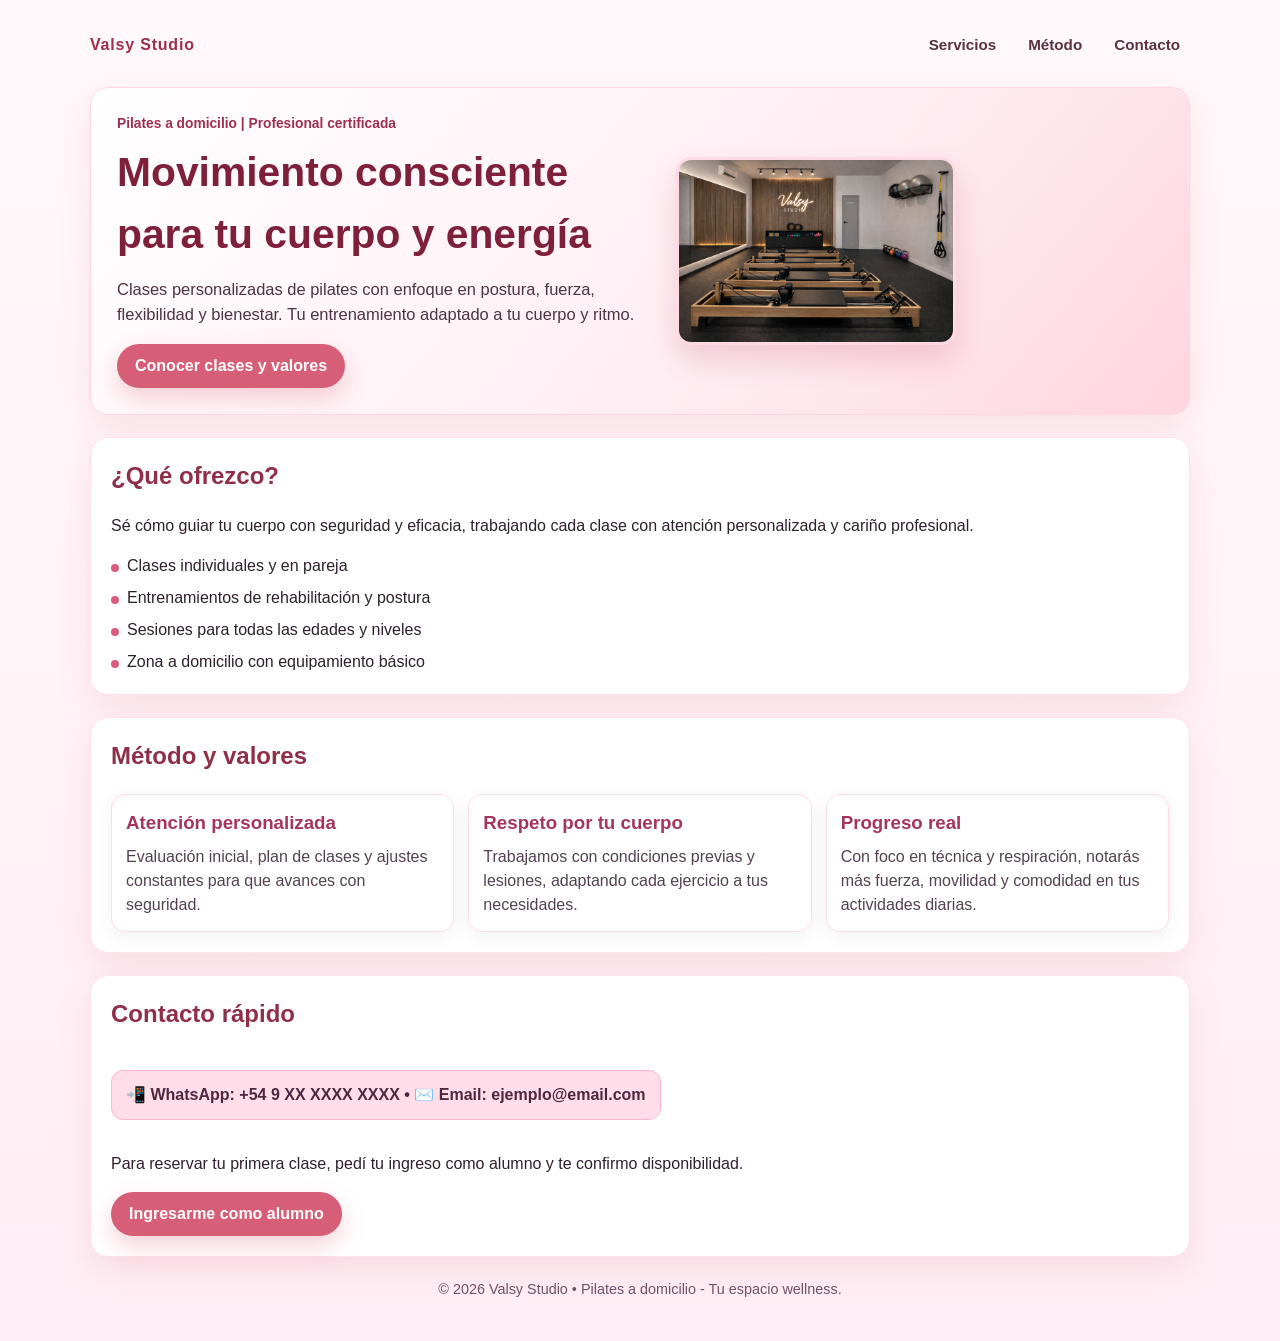
==== index.html @ bb5d8872 "Add files via upload" ====
﻿<!DOCTYPE html>
<html lang="es">
<head>
  <meta charset="UTF-8" />
  <meta name="viewport" content="width=device-width, initial-scale=1.0" />
  <title>Valsy Studio - Pilates a domicilio</title>
  <style>
    :root {
      --bg: #fff8f8;
      --card: #fff;
      --text: #2f1f2f;
      --primary: #d45b70;
      --secondary: #f7c9d7;
      --muted: #8b7280;
      --shadow: 0 12px 35px rgba(212, 91, 112, 0.14);
      --radius: 18px;
    }
    * { box-sizing: border-box; }
    body {
      margin: 0;
      font-family: "Inter", "Segoe UI", Arial, sans-serif;
      background: linear-gradient(180deg, #fff9fb 0%, #ffeef5 100%);
      color: var(--text);
      line-height: 1.5;
    }
    .page { width: min(1100px, 94%); margin: 0 auto; padding: 16px 0 40px; }
    header { display: flex; justify-content: space-between; align-items: center; padding: 10px 0; flex-wrap: wrap; gap: 10px; }
    .logo { font-weight: 800; color: #9f2e48; letter-spacing: 0.8px; }
    nav { display: flex; gap: 12px; font-size: 0.95rem; }
    nav a { color: #5a3240; text-decoration: none; font-weight: 600; padding: 8px 10px; border-radius: 999px; transition: 0.15s ease; }
    nav a:hover { background: #fff0f4; color: #b53255; }
    .hero{
      margin-top: 12px;
      background: linear-gradient(130deg, #fff, #ffeef3 60%, #ffd5e0 100%);
      border: 1px solid #ffd4e4;
      border-radius: var(--radius);
      box-shadow: var(--shadow);
      padding: 26px;
      display: grid;
      grid-template-columns: 1.05fr 0.95fr;
      gap: 20px;
      align-items: center;
      overflow: hidden;
    }
    .hero h1 { margin: 0 0 12px; font-size: clamp(1.55rem, 4vw, 2.55rem); color: #7f203b; }
    .hero p { margin: 0 0 18px; color: #4d3344; font-size: 1.03rem; }
    .btn { background: #d65f77; color: #fff; border: none; border-radius: 999px; padding: 10px 18px; font-weight: 700; cursor: pointer; box-shadow: 0 10px 24px rgba(214, 95, 119, 0.28); transition: transform .2s ease, background .2s ease; text-decoration:none; display:inline-block; }
    .btn:hover { transform: translateY(-2px); background: #c84d6a; }
    .hero-img { justify-self: end; }
    .hero-img img {
      width: min(100%, 280px);
      border-radius: 15px;
      border: 3px solid #ffd9e5;
      box-shadow: 0 15px 30px rgba(180, 60, 95, 0.2);
      transition: transform .2s ease, filter .2s ease;
      cursor: zoom-in;
      display: block;
    }
    .hero-img img:hover {
      transform: scale(1.05);
      filter: saturate(1.08);
    }
    .img-lightbox {
      position: fixed;
      inset: 0;
      background: rgba(0,0,0,0.72);
      display: flex;
      justify-content: center;
      align-items: center;
      padding: 18px;
      visibility: hidden;
      opacity: 0;
      pointer-events: none;
      transition: opacity .18s ease, visibility .18s ease;
      z-index: 1000;
    }
    .img-lightbox.visible {
      visibility: visible;
      opacity: 1;
      pointer-events: auto;
    }
    .img-lightbox img {
      max-width: 95%;
      max-height: 92%;
      border-radius: 14px;
      border: 3px solid #fff;
      box-shadow: 0 0 0 1px rgba(255,255,255,0.18), 0 20px 50px rgba(0,0,0,0.35);
    }
    .img-lightbox .close-text {
      position: absolute;
      top: 16px;
      right: 16px;
      color: #fff;
      font-weight: 700;
      letter-spacing: 0.5px;
      font-size: 0.9rem;
      background: rgba(0,0,0,0.45);
      border-radius: 999px;
      padding: 6px 10px;
      border: 1px solid rgba(255,255,255,0.22);
      cursor: pointer;
      user-select: none;
    }
    .section { margin-top: 22px; background: var(--card); border-radius: var(--radius); border: 1px solid #ffe2ec; box-shadow: var(--shadow); padding: 20px; }
    .section h2 { margin-top: 0; color: #8f2f48; }
    .cards { display: grid; grid-template-columns: repeat(auto-fit, minmax(220px, 1fr)); gap: 14px; margin-top: 14px; }
    .card {
      background: #fff;
      border: 1px solid #ffdbe7;
      border-radius: 14px;
      padding: 14px;
      box-shadow: 0 5px 19px rgba(0,0,0,0.06);
      transition: transform .2s ease, box-shadow .2s ease;
    }
    .card:hover { transform: translateY(-3px); box-shadow: 0 12px 25px rgba(0,0,0,0.1); }
    .card h3 { margin: 0 0 8px; color: #a4355d; }
    .card p { margin: 0; color: #544052; }
    .cta { margin-top: 18px; display: inline-flex; align-items: center; gap: 10px; background: #ffdee9; border-radius: 12px; padding: 12px 14px; border: 1px solid #ffb4d0; color: #4f2840; font-weight: 600; }
    .features { list-style: none; margin: 12px 0 0; padding: 0; display: grid; gap: 8px; }
    .features li { display: flex; align-items: center; gap: 8px; }
    .features span { width: 8px; height: 8px; border-radius: 50%; background: #d95c78; display: inline-block; margin-top: 3px; }
    .scroll-reveal { opacity: 0; transform: translateY(20px); animation: reveal 0.8s forwards; }
    .reveal-delay-1 { animation-delay: 0.14s; }
    .reveal-delay-2 { animation-delay: 0.2s; }
    .reveal-delay-3 { animation-delay: 0.26s; }
    @keyframes reveal { to { opacity: 1; transform: translateY(0);} }
    footer { margin-top: 22px; text-align: center; font-size: 0.9rem; color: #6f536a; }
    a.btn-secondary { background: #fff; color: #b03558; border: 1px solid #f0a8c1; }
    @media (max-width: 860px) {      .page { width: 94%; padding: 12px 0 30px; }
      header { flex-direction: column; align-items: center; text-align: center; }
      .logo { font-size: 1.1rem; }
      nav { flex-direction: column; gap: 8px; width: 100%; }
      nav a { width: 100%; text-align: center; display: block; }
      .hero { grid-template-columns: 1fr; gap: 12px; padding: 18px; }
      .hero h1 { font-size: clamp(1.3rem, 3vw, 1.8rem); text-align: center; }
      .hero p { text-align: center; }
      .hero-img { justify-self: center; }
      .btn { width: 100%; text-align: center; padding: 12px 14px; }
    }
    @media (max-width: 550px) {      .hero { grid-template-columns: 1fr; text-align: center; }
      .hero-img { justify-self: center; }
      nav { flex-wrap: wrap; justify-content: center; }
    }
  </style>
</head>
<body>
  <div class="page">
    <header>
      <div class="logo">Valsy Studio</div>
      <nav>
        <a href="#servicios">Servicios</a>
        <a href="#metodo">Método</a>
        <a href="#contacto">Contacto</a>
      </nav>
    </header>

    <section class="hero scroll-reveal">
      <div>
        <p style="font-size:.86rem;color:#9f2f50;font-weight:700;margin:0 0 8px;">Pilates a domicilio | Profesional certificada</p>
        <h1>Movimiento consciente para tu cuerpo y energía</h1>
        <p>Clases personalizadas de pilates con enfoque en postura, fuerza, flexibilidad y bienestar. Tu entrenamiento adaptado a tu cuerpo y ritmo.</p>
        <a class="btn" href="clases.html">Conocer clases y valores</a>
      </div>
      <div class="hero-img"><img src="Valsy Studio.jpeg" alt="Clases de Pilates Valsy Studio" /></div>
    </section>

    <section class="section scroll-reveal reveal-delay-1" id="servicios">
      <h2>¿Qué ofrezco?</h2>
      <p>Sé cómo guiar tu cuerpo con seguridad y eficacia, trabajando cada clase con atención personalizada y cariño profesional.</p>
      <ul class="features">
        <li><span></span>Clases individuales y en pareja</li>
        <li><span></span>Entrenamientos de rehabilitación y postura</li>
        <li><span></span>Sesiones para todas las edades y niveles</li>
        <li><span></span>Zona a domicilio con equipamiento básico</li>
      </ul>
    </section>

    <section class="section scroll-reveal reveal-delay-2" id="metodo">
      <h2>Método y valores</h2>
      <div class="cards">
        <article class="card"><h3>Atención personalizada</h3><p>Evaluación inicial, plan de clases y ajustes constantes para que avances con seguridad.</p></article>
        <article class="card"><h3>Respeto por tu cuerpo</h3><p>Trabajamos con condiciones previas y lesiones, adaptando cada ejercicio a tus necesidades.</p></article>
        <article class="card"><h3>Progreso real</h3><p>Con foco en técnica y respiración, notarás más fuerza, movilidad y comodidad en tus actividades diarias.</p></article>
      </div>
    </section>

    <section class="section scroll-reveal reveal-delay-3" id="contacto">
      <h2>Contacto rápido</h2>
      <p class="cta">📲 WhatsApp: +54 9 XX XXXX XXXX  •  ✉️ Email: ejemplo@email.com</p>
      <p>Para reservar tu primera clase, pedí tu ingreso como alumno y te confirmo disponibilidad.</p>
      <a class="btn" href="ingreso.html">Ingresarme como alumno</a>
    </section>

    <footer>© 2026 Valsy Studio • Pilates a domicilio - Tu espacio wellness.</footer>
  </div>
  <div class="img-lightbox" id="imgLightbox">
    <span class="close-text" id="closeLightbox">Cerrar ✕</span>
    <img id="lightboxImage" src="" alt="Foto aumentada" />
  </div>
  <script>
    document.querySelectorAll('a[href^="#"]').forEach((link) => {
      link.addEventListener('click', (e) => {
        e.preventDefault();
        document.querySelector(link.getAttribute('href')).scrollIntoView({ behavior: 'smooth' });
      });
    });
    const heroImg = document.querySelector('.hero-img img');
    const lightbox = document.getElementById('imgLightbox');
    const lightboxImage = document.getElementById('lightboxImage');
    const closeLightbox = document.getElementById('closeLightbox');

    heroImg.addEventListener('click', () => {
      lightboxImage.src = heroImg.src;
      lightboxImage.alt = heroImg.alt || 'Imagen grande';
      lightbox.classList.add('visible');
    });

    const hideLightbox = () => lightbox.classList.remove('visible');
    closeLightbox.addEventListener('click', hideLightbox);
    lightbox.addEventListener('click', (e) => {
      if (e.target === lightbox || e.target === lightboxImage) {
        hideLightbox();
      }
    });
    document.addEventListener('keydown', (e) => {
      if (e.key === 'Escape') hideLightbox();
    });
  </script>
  
</body>
</html>
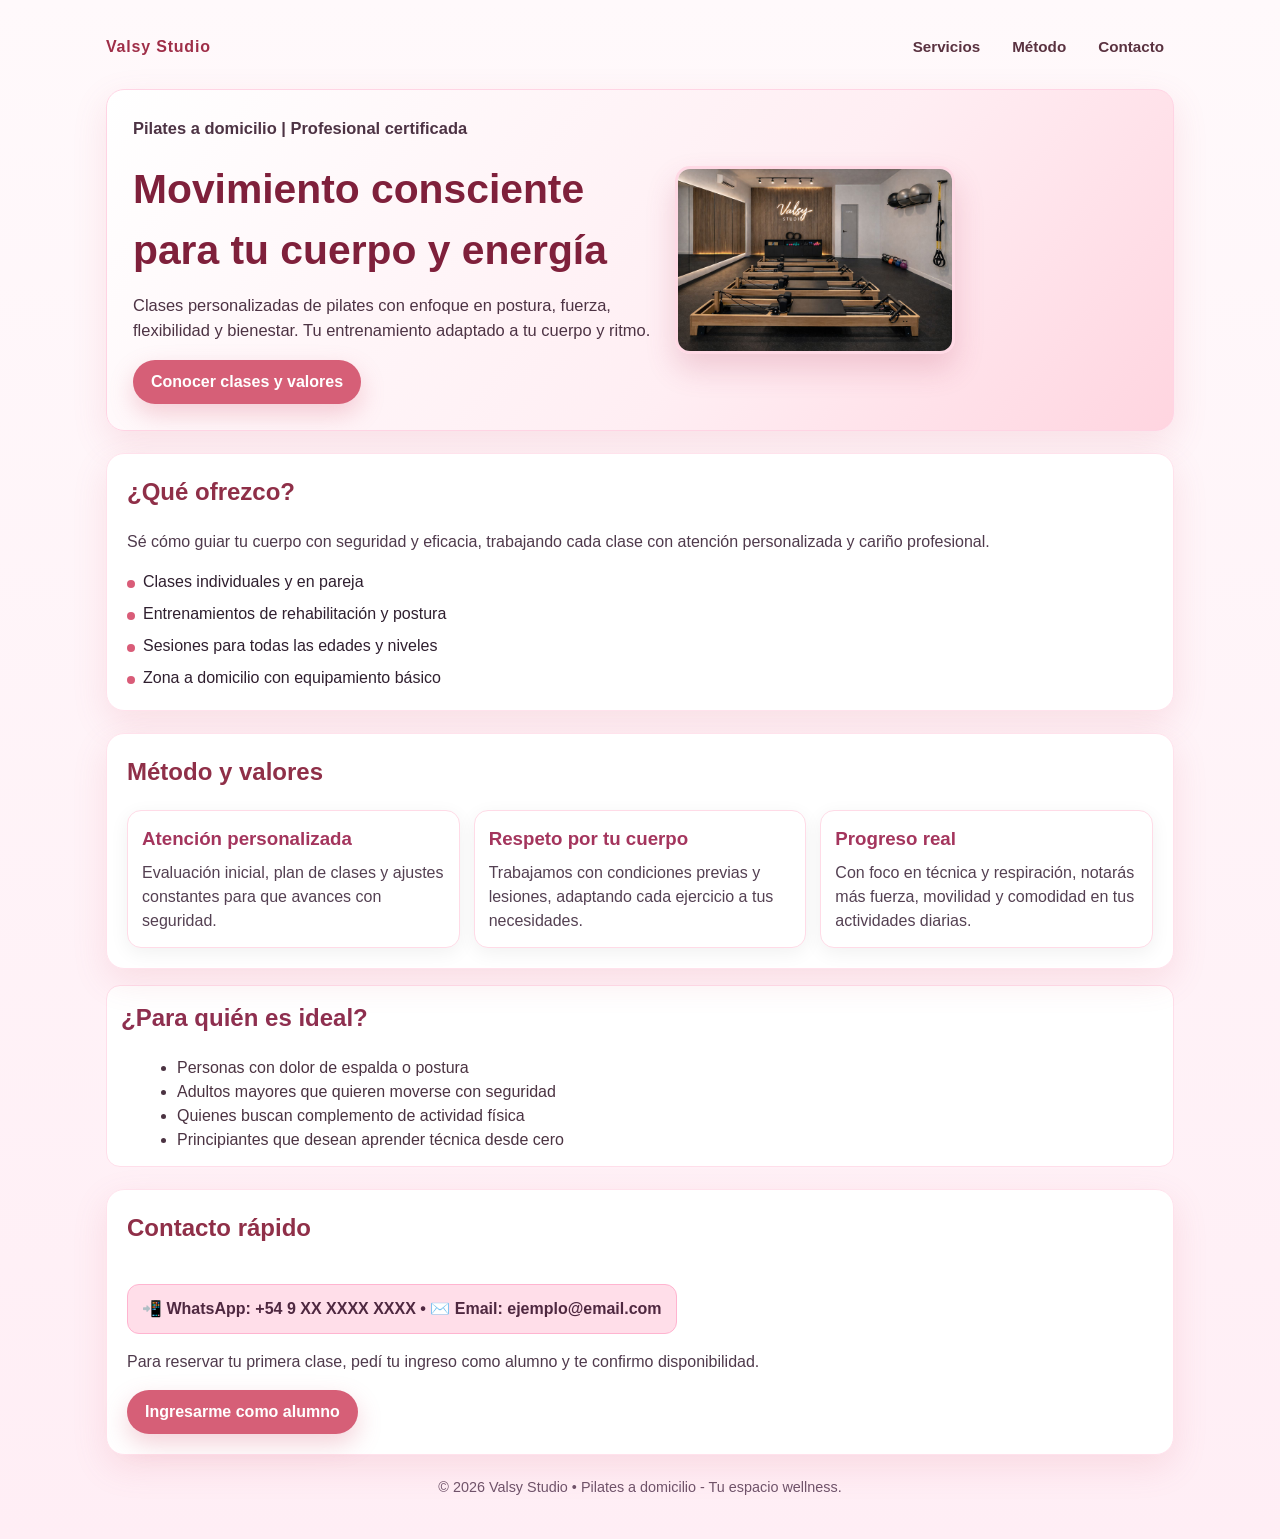
==== commit 8fef1796: "Add files via upload" ====
--- a/index.html
+++ b/index.html
@@ -1,231 +1,104 @@
-﻿<!DOCTYPE html>
-<html lang="es">
-<head>
-  <meta charset="UTF-8" />
-  <meta name="viewport" content="width=device-width, initial-scale=1.0" />
-  <title>Valsy Studio - Pilates a domicilio</title>
-  <style>
-    :root {
-      --bg: #fff8f8;
-      --card: #fff;
-      --text: #2f1f2f;
-      --primary: #d45b70;
-      --secondary: #f7c9d7;
-      --muted: #8b7280;
-      --shadow: 0 12px 35px rgba(212, 91, 112, 0.14);
-      --radius: 18px;
-    }
-    * { box-sizing: border-box; }
-    body {
-      margin: 0;
-      font-family: "Inter", "Segoe UI", Arial, sans-serif;
-      background: linear-gradient(180deg, #fff9fb 0%, #ffeef5 100%);
-      color: var(--text);
-      line-height: 1.5;
-    }
-    .page { width: min(1100px, 94%); margin: 0 auto; padding: 16px 0 40px; }
-    header { display: flex; justify-content: space-between; align-items: center; padding: 10px 0; flex-wrap: wrap; gap: 10px; }
-    .logo { font-weight: 800; color: #9f2e48; letter-spacing: 0.8px; }
-    nav { display: flex; gap: 12px; font-size: 0.95rem; }
-    nav a { color: #5a3240; text-decoration: none; font-weight: 600; padding: 8px 10px; border-radius: 999px; transition: 0.15s ease; }
-    nav a:hover { background: #fff0f4; color: #b53255; }
-    .hero{
-      margin-top: 12px;
-      background: linear-gradient(130deg, #fff, #ffeef3 60%, #ffd5e0 100%);
-      border: 1px solid #ffd4e4;
-      border-radius: var(--radius);
-      box-shadow: var(--shadow);
-      padding: 26px;
-      display: grid;
-      grid-template-columns: 1.05fr 0.95fr;
-      gap: 20px;
-      align-items: center;
-      overflow: hidden;
-    }
-    .hero h1 { margin: 0 0 12px; font-size: clamp(1.55rem, 4vw, 2.55rem); color: #7f203b; }
-    .hero p { margin: 0 0 18px; color: #4d3344; font-size: 1.03rem; }
-    .btn { background: #d65f77; color: #fff; border: none; border-radius: 999px; padding: 10px 18px; font-weight: 700; cursor: pointer; box-shadow: 0 10px 24px rgba(214, 95, 119, 0.28); transition: transform .2s ease, background .2s ease; text-decoration:none; display:inline-block; }
-    .btn:hover { transform: translateY(-2px); background: #c84d6a; }
-    .hero-img { justify-self: end; }
-    .hero-img img {
-      width: min(100%, 280px);
-      border-radius: 15px;
-      border: 3px solid #ffd9e5;
-      box-shadow: 0 15px 30px rgba(180, 60, 95, 0.2);
-      transition: transform .2s ease, filter .2s ease;
-      cursor: zoom-in;
-      display: block;
-    }
-    .hero-img img:hover {
-      transform: scale(1.05);
-      filter: saturate(1.08);
-    }
-    .img-lightbox {
-      position: fixed;
-      inset: 0;
-      background: rgba(0,0,0,0.72);
-      display: flex;
-      justify-content: center;
-      align-items: center;
-      padding: 18px;
-      visibility: hidden;
-      opacity: 0;
-      pointer-events: none;
-      transition: opacity .18s ease, visibility .18s ease;
-      z-index: 1000;
-    }
-    .img-lightbox.visible {
-      visibility: visible;
-      opacity: 1;
-      pointer-events: auto;
-    }
-    .img-lightbox img {
-      max-width: 95%;
-      max-height: 92%;
-      border-radius: 14px;
-      border: 3px solid #fff;
-      box-shadow: 0 0 0 1px rgba(255,255,255,0.18), 0 20px 50px rgba(0,0,0,0.35);
-    }
-    .img-lightbox .close-text {
-      position: absolute;
-      top: 16px;
-      right: 16px;
-      color: #fff;
-      font-weight: 700;
-      letter-spacing: 0.5px;
-      font-size: 0.9rem;
-      background: rgba(0,0,0,0.45);
-      border-radius: 999px;
-      padding: 6px 10px;
-      border: 1px solid rgba(255,255,255,0.22);
-      cursor: pointer;
-      user-select: none;
-    }
-    .section { margin-top: 22px; background: var(--card); border-radius: var(--radius); border: 1px solid #ffe2ec; box-shadow: var(--shadow); padding: 20px; }
-    .section h2 { margin-top: 0; color: #8f2f48; }
-    .cards { display: grid; grid-template-columns: repeat(auto-fit, minmax(220px, 1fr)); gap: 14px; margin-top: 14px; }
-    .card {
-      background: #fff;
-      border: 1px solid #ffdbe7;
-      border-radius: 14px;
-      padding: 14px;
-      box-shadow: 0 5px 19px rgba(0,0,0,0.06);
-      transition: transform .2s ease, box-shadow .2s ease;
-    }
-    .card:hover { transform: translateY(-3px); box-shadow: 0 12px 25px rgba(0,0,0,0.1); }
-    .card h3 { margin: 0 0 8px; color: #a4355d; }
-    .card p { margin: 0; color: #544052; }
-    .cta { margin-top: 18px; display: inline-flex; align-items: center; gap: 10px; background: #ffdee9; border-radius: 12px; padding: 12px 14px; border: 1px solid #ffb4d0; color: #4f2840; font-weight: 600; }
-    .features { list-style: none; margin: 12px 0 0; padding: 0; display: grid; gap: 8px; }
-    .features li { display: flex; align-items: center; gap: 8px; }
-    .features span { width: 8px; height: 8px; border-radius: 50%; background: #d95c78; display: inline-block; margin-top: 3px; }
-    .scroll-reveal { opacity: 0; transform: translateY(20px); animation: reveal 0.8s forwards; }
-    .reveal-delay-1 { animation-delay: 0.14s; }
-    .reveal-delay-2 { animation-delay: 0.2s; }
-    .reveal-delay-3 { animation-delay: 0.26s; }
-    @keyframes reveal { to { opacity: 1; transform: translateY(0);} }
-    footer { margin-top: 22px; text-align: center; font-size: 0.9rem; color: #6f536a; }
-    a.btn-secondary { background: #fff; color: #b03558; border: 1px solid #f0a8c1; }
-    @media (max-width: 860px) {      .page { width: 94%; padding: 12px 0 30px; }
-      header { flex-direction: column; align-items: center; text-align: center; }
-      .logo { font-size: 1.1rem; }
-      nav { flex-direction: column; gap: 8px; width: 100%; }
-      nav a { width: 100%; text-align: center; display: block; }
-      .hero { grid-template-columns: 1fr; gap: 12px; padding: 18px; }
-      .hero h1 { font-size: clamp(1.3rem, 3vw, 1.8rem); text-align: center; }
-      .hero p { text-align: center; }
-      .hero-img { justify-self: center; }
-      .btn { width: 100%; text-align: center; padding: 12px 14px; }
-    }
-    @media (max-width: 550px) {      .hero { grid-template-columns: 1fr; text-align: center; }
-      .hero-img { justify-self: center; }
-      nav { flex-wrap: wrap; justify-content: center; }
-    }
-  </style>
-</head>
-<body>
-  <div class="page">
-    <header>
-      <div class="logo">Valsy Studio</div>
-      <nav>
-        <a href="#servicios">Servicios</a>
-        <a href="#metodo">Método</a>
-        <a href="#contacto">Contacto</a>
-      </nav>
-    </header>
-
-    <section class="hero scroll-reveal">
-      <div>
-        <p style="font-size:.86rem;color:#9f2f50;font-weight:700;margin:0 0 8px;">Pilates a domicilio | Profesional certificada</p>
-        <h1>Movimiento consciente para tu cuerpo y energía</h1>
-        <p>Clases personalizadas de pilates con enfoque en postura, fuerza, flexibilidad y bienestar. Tu entrenamiento adaptado a tu cuerpo y ritmo.</p>
-        <a class="btn" href="clases.html">Conocer clases y valores</a>
-      </div>
-      <div class="hero-img"><img src="Valsy Studio.jpeg" alt="Clases de Pilates Valsy Studio" /></div>
-    </section>
-
-    <section class="section scroll-reveal reveal-delay-1" id="servicios">
-      <h2>¿Qué ofrezco?</h2>
-      <p>Sé cómo guiar tu cuerpo con seguridad y eficacia, trabajando cada clase con atención personalizada y cariño profesional.</p>
-      <ul class="features">
-        <li><span></span>Clases individuales y en pareja</li>
-        <li><span></span>Entrenamientos de rehabilitación y postura</li>
-        <li><span></span>Sesiones para todas las edades y niveles</li>
-        <li><span></span>Zona a domicilio con equipamiento básico</li>
-      </ul>
-    </section>
-
-    <section class="section scroll-reveal reveal-delay-2" id="metodo">
-      <h2>Método y valores</h2>
-      <div class="cards">
-        <article class="card"><h3>Atención personalizada</h3><p>Evaluación inicial, plan de clases y ajustes constantes para que avances con seguridad.</p></article>
-        <article class="card"><h3>Respeto por tu cuerpo</h3><p>Trabajamos con condiciones previas y lesiones, adaptando cada ejercicio a tus necesidades.</p></article>
-        <article class="card"><h3>Progreso real</h3><p>Con foco en técnica y respiración, notarás más fuerza, movilidad y comodidad en tus actividades diarias.</p></article>
-      </div>
-    </section>
-
-    <section class="section scroll-reveal reveal-delay-3" id="contacto">
-      <h2>Contacto rápido</h2>
-      <p class="cta">📲 WhatsApp: +54 9 XX XXXX XXXX  •  ✉️ Email: ejemplo@email.com</p>
-      <p>Para reservar tu primera clase, pedí tu ingreso como alumno y te confirmo disponibilidad.</p>
-      <a class="btn" href="ingreso.html">Ingresarme como alumno</a>
-    </section>
-
-    <footer>© 2026 Valsy Studio • Pilates a domicilio - Tu espacio wellness.</footer>
-  </div>
-  <div class="img-lightbox" id="imgLightbox">
-    <span class="close-text" id="closeLightbox">Cerrar ✕</span>
-    <img id="lightboxImage" src="" alt="Foto aumentada" />
-  </div>
-  <script>
-    document.querySelectorAll('a[href^="#"]').forEach((link) => {
-      link.addEventListener('click', (e) => {
-        e.preventDefault();
-        document.querySelector(link.getAttribute('href')).scrollIntoView({ behavior: 'smooth' });
-      });
-    });
-    const heroImg = document.querySelector('.hero-img img');
-    const lightbox = document.getElementById('imgLightbox');
-    const lightboxImage = document.getElementById('lightboxImage');
-    const closeLightbox = document.getElementById('closeLightbox');
-
-    heroImg.addEventListener('click', () => {
-      lightboxImage.src = heroImg.src;
-      lightboxImage.alt = heroImg.alt || 'Imagen grande';
-      lightbox.classList.add('visible');
-    });
-
-    const hideLightbox = () => lightbox.classList.remove('visible');
-    closeLightbox.addEventListener('click', hideLightbox);
-    lightbox.addEventListener('click', (e) => {
-      if (e.target === lightbox || e.target === lightboxImage) {
-        hideLightbox();
-      }
-    });
-    document.addEventListener('keydown', (e) => {
-      if (e.key === 'Escape') hideLightbox();
-    });
-  </script>
-  
-</body>
-</html>
+<!DOCTYPE html>
+<html lang="es">
+<head>
+  <meta charset="UTF-8" />
+  <meta name="viewport" content="width=device-width, initial-scale=1.0" />
+  <title>Valsy Studio - Pilates a domicilio</title>
+  <link rel="stylesheet" href="styles.css" />
+</head>
+<body class="index-page">
+  <div class="page">
+    <header>
+      <div class="logo">Valsy Studio</div>
+      <nav>
+        <a href="#servicios">Servicios</a>
+        <a href="#metodo">Método</a>
+        <a href="#contacto">Contacto</a>
+      </nav>
+    </header>
+
+    <section class="hero scroll-reveal">
+      <div>
+        <p class="hero-badge">Pilates a domicilio | Profesional certificada</p>
+        <h1>Movimiento consciente para tu cuerpo y energía</h1>
+        <p>Clases personalizadas de pilates con enfoque en postura, fuerza, flexibilidad y bienestar. Tu entrenamiento adaptado a tu cuerpo y ritmo.</p>
+        <a class="btn" href="clases.html">Conocer clases y valores</a>
+      </div>
+      <div class="hero-img"><img src="Valsy Studio.jpeg" alt="Clases de Pilates Valsy Studio" /></div>
+    </section>
+
+    <section class="section scroll-reveal reveal-delay-1" id="servicios">
+      <h2>¿Qué ofrezco?</h2>
+      <p>Sé cómo guiar tu cuerpo con seguridad y eficacia, trabajando cada clase con atención personalizada y cariño profesional.</p>
+      <ul class="features">
+        <li><span></span>Clases individuales y en pareja</li>
+        <li><span></span>Entrenamientos de rehabilitación y postura</li>
+        <li><span></span>Sesiones para todas las edades y niveles</li>
+        <li><span></span>Zona a domicilio con equipamiento básico</li>
+      </ul>
+    </section>
+
+    <section class="section scroll-reveal reveal-delay-2" id="metodo">
+      <h2>Método y valores</h2>
+      <div class="cards">
+        <article class="card"><h3>Atención personalizada</h3><p>Evaluación inicial, plan de clases y ajustes constantes para que avances con seguridad.</p></article>
+        <article class="card"><h3>Respeto por tu cuerpo</h3><p>Trabajamos con condiciones previas y lesiones, adaptando cada ejercicio a tus necesidades.</p></article>
+        <article class="card"><h3>Progreso real</h3><p>Con foco en técnica y respiración, notarás más fuerza, movilidad y comodidad en tus actividades diarias.</p></article>
+      </div>
+    </section>
+
+    <section class="info">
+      <h2>¿Para quién es ideal?</h2>
+      <ul class="list">
+        <li>Personas con dolor de espalda o postura</li>
+        <li>Adultos mayores que quieren moverse con seguridad</li>
+        <li>Quienes buscan complemento de actividad física</li>
+        <li>Principiantes que desean aprender técnica desde cero</li>
+      </ul>
+    </section>
+
+    <section class="section scroll-reveal reveal-delay-3" id="contacto">
+      <h2>Contacto rápido</h2>
+      <p class="cta">📲 WhatsApp: +54 9 XX XXXX XXXX  •  ✉️ Email: ejemplo@email.com</p>
+      <p>Para reservar tu primera clase, pedí tu ingreso como alumno y te confirmo disponibilidad.</p>
+      <a class="btn" href="ingreso.html">Ingresarme como alumno</a>
+    </section>
+
+    <footer>© 2026 Valsy Studio • Pilates a domicilio - Tu espacio wellness.</footer>
+  </div>
+  <div class="img-lightbox" id="imgLightbox">
+    <span class="close-text" id="closeLightbox">Cerrar ✕</span>
+    <img id="lightboxImage" src="" alt="Foto aumentada" />
+  </div>
+  <script>
+    document.querySelectorAll('a[href^="#"]').forEach((link) => {
+      link.addEventListener('click', (e) => {
+        e.preventDefault();
+        document.querySelector(link.getAttribute('href')).scrollIntoView({ behavior: 'smooth' });
+      });
+    });
+    const heroImg = document.querySelector('.hero-img img');
+    const lightbox = document.getElementById('imgLightbox');
+    const lightboxImage = document.getElementById('lightboxImage');
+    const closeLightbox = document.getElementById('closeLightbox');
+
+    heroImg.addEventListener('click', () => {
+      lightboxImage.src = heroImg.src;
+      lightboxImage.alt = heroImg.alt || 'Imagen grande';
+      lightbox.classList.add('visible');
+    });
+
+    const hideLightbox = () => lightbox.classList.remove('visible');
+    closeLightbox.addEventListener('click', hideLightbox);
+    lightbox.addEventListener('click', (e) => {
+      if (e.target === lightbox || e.target === lightboxImage) {
+        hideLightbox();
+      }
+    });
+    document.addEventListener('keydown', (e) => {
+      if (e.key === 'Escape') hideLightbox();
+    });
+  </script>
+  
+</body>
+</html>
--- a/styles.css
+++ b/styles.css
@@ -0,0 +1,583 @@
+/* ------------------------------------------------------- */
+/* Global variables and base styles */
+/* ------------------------------------------------------- */
+:root {
+  --bg: #fff8f8;
+  --page-bg: linear-gradient(180deg, #fff9fb 0%, #ffeef5 100%);
+  --card: #ffffff;
+  --text: #2f1f2f;
+  --text-muted: #544052;
+  --text-contrast: #4d3344;
+  --primary: #d65f77;
+  --primary-dark: #c84d6a;
+  --secondary: #f7c9d7;
+  --border: #ffdbe7;
+  --border-soft: #ffe2ec;
+  --shadow: 0 12px 35px rgba(212, 91, 112, 0.14);
+  --radius: 18px;
+}
+
+* {
+  box-sizing: border-box;
+}
+
+html {
+  scroll-behavior: smooth;
+}
+
+body {
+  margin: 0;
+  min-width: 320px;
+  font-family: "Inter", "Segoe UI", Arial, sans-serif;
+  background: var(--page-bg);
+  color: var(--text);
+  line-height: 1.5;
+  overflow-x: hidden;
+}
+
+h1 {
+  margin: 0 0 8px;
+  color: #8f2f4f;
+}
+
+p {
+  margin: 0 0 16px;
+  color: #4f3a4c;
+}
+
+img {
+  display: block;
+  max-width: 100%;
+}
+
+.page {
+  width: 100%;
+  max-width: 1100px;
+  margin: 0 auto;
+  padding: 18px 16px 40px;
+}
+
+/* ------------------------------------------------------- */
+/* Page width helpers */
+/* ------------------------------------------------------- */
+body.index-page .page {
+  max-width: 1100px;
+}
+
+body.clases-page .page {
+  max-width: 980px;
+  padding-top: 14px;
+  padding-bottom: 26px;
+}
+
+body.ingreso-page .page {
+  max-width: 720px;
+  padding: 18px 16px 34px;
+}
+
+/* ------------------------------------------------------- */
+/* Header and navigation */
+/* ------------------------------------------------------- */
+header {
+  display: flex;
+  justify-content: space-between;
+  align-items: center;
+  padding: 10px 0;
+  flex-wrap: wrap;
+  gap: 10px;
+}
+
+.logo {
+  font-weight: 800;
+  color: #9f2e48;
+  letter-spacing: 0.8px;
+}
+
+nav {
+  display: flex;
+  gap: 12px;
+  font-size: 0.95rem;
+}
+
+nav a {
+  color: #5a3240;
+  text-decoration: none;
+  font-weight: 600;
+  padding: 8px 10px;
+  border-radius: 999px;
+  transition: 0.15s ease;
+}
+
+nav a:hover {
+  background: #fff0f4;
+  color: #b53255;
+}
+
+/* ------------------------------------------------------- */
+/* Hero section */
+/* ------------------------------------------------------- */
+.hero {
+  margin-top: 12px;
+  background: linear-gradient(130deg, #fff, #ffeef3 60%, #ffd5e0 100%);
+  border: 1px solid #ffd4e4;
+  border-radius: var(--radius);
+  box-shadow: var(--shadow);
+  padding: 26px;
+  display: grid;
+  grid-template-columns: 1.05fr 0.95fr;
+  gap: 20px;
+  align-items: center;
+  overflow: hidden;
+}
+
+/* ------------------------------------------------------- */
+/* Hero content */
+/* ------------------------------------------------------- */
+.hero h1 {
+  margin: 0 0 12px;
+  font-size: clamp(1.55rem, 4vw, 2.55rem);
+  color: #7f203b;
+}
+
+.hero p {
+  margin: 0 0 18px;
+  color: #4d3344;
+  font-size: 1.03rem;
+}
+
+.hero-badge {
+  font-size: 0.86rem;
+  color: #9f2f50;
+  font-weight: 700;
+  margin: 0 0 8px;
+}
+
+.btn,
+a.btn {
+  background: var(--primary);
+  color: #fff;
+  border: none;
+  border-radius: 999px;
+  padding: 10px 18px;
+  font-weight: 700;
+  cursor: pointer;
+  box-shadow: 0 10px 24px rgba(214, 95, 119, 0.28);
+  transition: transform .2s ease, background .2s ease;
+  text-decoration: none;
+  display: inline-block;
+}
+
+.btn:hover,
+a.btn:hover {
+  transform: translateY(-2px);
+  background: var(--primary-dark);
+}
+
+.btn-secondary,
+a.btn-secondary,
+a.link-back {
+  display: inline-flex;
+  align-items: center;
+  justify-content: center;
+  gap: 10px;
+  background: #fff;
+  color: #b03558;
+  border: 1px solid #f0a8c1;
+  border-radius: 999px;
+  padding: 10px 16px;
+  font-weight: 700;
+  text-decoration: none;
+  transition: 0.2s ease;
+}
+
+a.link-back:hover,
+a.btn-secondary:hover {
+  background: #fff7f7;
+}
+
+/* ------------------------------------------------------- */
+/* Buttons */
+/* ------------------------------------------------------- */
+.btn-primary-action {
+  background: #d84d73;
+  color: #fff;
+  box-shadow: 0 6px 14px rgba(213, 64, 112, 0.35);
+}
+
+.btn-primary-action:hover {
+  background: #b5385d;
+}
+
+.hero-img {
+  justify-self: end;
+}
+
+.hero-img img {
+  width: min(100%, 280px);
+  border-radius: 15px;
+  border: 3px solid #ffd9e5;
+  box-shadow: 0 15px 30px rgba(180, 60, 95, 0.2);
+  transition: transform .2s ease, filter .2s ease;
+  cursor: zoom-in;
+}
+
+.hero-img img:hover {
+  transform: scale(1.05);
+  filter: saturate(1.08);
+}
+
+.img-lightbox {
+  position: fixed;
+  inset: 0;
+  background: rgba(0,0,0,0.72);
+  display: flex;
+  justify-content: center;
+  align-items: center;
+  padding: 18px;
+  visibility: hidden;
+  opacity: 0;
+  pointer-events: none;
+  transition: opacity .18s ease, visibility .18s ease;
+  z-index: 1000;
+}
+
+.img-lightbox.visible {
+  visibility: visible;
+  opacity: 1;
+  pointer-events: auto;
+}
+
+.img-lightbox img {
+  max-width: 95%;
+  max-height: 92%;
+  border-radius: 14px;
+  border: 3px solid #fff;
+  box-shadow: 0 0 0 1px rgba(255,255,255,0.18), 0 20px 50px rgba(0,0,0,0.35);
+}
+
+.img-lightbox .close-text {
+  position: absolute;
+  top: 16px;
+  right: 16px;
+  color: #fff;
+  font-weight: 700;
+  letter-spacing: 0.5px;
+  font-size: 0.9rem;
+  background: rgba(0,0,0,0.45);
+  border-radius: 999px;
+  padding: 6px 10px;
+  border: 1px solid rgba(255,255,255,0.22);
+  cursor: pointer;
+  user-select: none;
+}
+
+.section {
+  margin-top: 22px;
+  background: var(--card);
+  border-radius: var(--radius);
+  border: 1px solid var(--border-soft);
+  box-shadow: var(--shadow);
+  padding: 20px;
+}
+
+.section h2 {
+  margin-top: 0;
+  color: #8f2f48;
+}
+
+.cards {
+  display: grid;
+  grid-template-columns: repeat(auto-fit, minmax(220px, 1fr));
+  gap: 14px;
+  margin-top: 14px;
+}
+
+.card {
+  background: #fff;
+  border: 1px solid #ffdbe7;
+  border-radius: 14px;
+  padding: 14px;
+  box-shadow: 0 5px 19px rgba(0,0,0,0.06);
+  transition: transform .2s ease, box-shadow .2s ease;
+}
+
+.card:hover {
+  transform: translateY(-3px);
+  box-shadow: 0 12px 25px rgba(0,0,0,0.1);
+}
+
+.card h3 {
+  margin: 0 0 8px;
+  color: #a4355d;
+}
+
+.card p,
+.contact-info,
+.note {
+  margin: 0;
+  color: var(--text-muted);
+}
+
+.cta {
+  margin-top: 18px;
+  display: inline-flex;
+  align-items: center;
+  gap: 10px;
+  background: #ffdee9;
+  border-radius: 12px;
+  padding: 12px 14px;
+  border: 1px solid #ffb4d0;
+  color: #4f2840;
+  font-weight: 600;
+}
+
+.features {
+  list-style: none;
+  margin: 12px 0 0;
+  padding: 0;
+  display: grid;
+  gap: 8px;
+}
+
+.features li {
+  display: flex;
+  align-items: center;
+  gap: 8px;
+}
+
+.features span {
+  width: 8px;
+  height: 8px;
+  border-radius: 50%;
+  background: #d95c78;
+  display: inline-block;
+  margin-top: 3px;
+}
+
+.scroll-reveal {
+  opacity: 0;
+  transform: translateY(20px);
+  animation: reveal 0.8s forwards;
+}
+
+.reveal-delay-1 { animation-delay: 0.14s; }
+.reveal-delay-2 { animation-delay: 0.2s; }
+.reveal-delay-3 { animation-delay: 0.26s; }
+
+@keyframes reveal {
+  to { opacity: 1; transform: translateY(0); }
+}
+
+footer {
+  margin-top: 22px;
+  text-align: center;
+  font-size: 0.9rem;
+  color: #6f536a;
+}
+
+.top {
+  display: flex;
+  justify-content: space-between;
+  align-items: center;
+  margin-bottom: 10px;
+}
+
+.top-actions,
+.back-links {
+  display: flex;
+  gap: 10px;
+  flex-wrap: wrap;
+}
+
+.valor {
+  font-size: 1rem;
+  font-weight: 700;
+  color: #7b2d4f;
+  margin-top: 8px;
+}
+
+.info {
+  background: #fff;
+  border-radius: 14px;
+  border: 1px solid #ffdeea;
+  padding: 14px;
+  margin-top: 16px;
+}
+
+.info h2 {
+  margin-top: 0;
+  color: #8e2f4f;
+}
+
+.list {
+  margin: 10px 0 0 16px;
+  color: #4b3342;
+}
+
+.contact-info {
+  margin: 6px 0;
+}
+
+.form-grid,
+.row {
+  display: grid;
+  grid-template-columns: 1fr 1fr;
+  gap: 12px;
+  margin-bottom: 12px;
+}
+
+.field-group {
+  display: grid;
+  gap: 6px;
+}
+
+.field-label,
+label {
+  font-weight: 600;
+  color: #5d3344;
+}
+
+input,
+select,
+textarea {
+  width: 100%;
+  max-width: 100%;
+  min-width: 0;
+  border: 1px solid #f0c5d4;
+  border-radius: 10px;
+  padding: 10px;
+  font: inherit;
+}
+
+input[type="date"],
+select {
+  appearance: none;
+  -webkit-appearance: none;
+  -moz-appearance: none;
+}
+
+textarea {
+  min-height: 80px;
+  resize: vertical;
+}
+
+form {
+  display: grid;
+  gap: 10px;
+}
+
+.back {
+  display: inline-block;
+  margin-top: 14px;
+  text-decoration: none;
+  color: #8f2f4f;
+  font-weight: 700;
+}
+
+.hidden {
+  display: none;
+}
+
+.message {
+  background: #eaf7ee;
+  border: 1px solid #b8e3c3;
+  color: #276a3a;
+  border-radius: 10px;
+  padding: 10px;
+  margin-top: 10px;
+  font-weight: 700;
+  display: none;
+}
+
+.message-success {
+  background: #eaf7ee;
+  border-color: #b8e3c3;
+  color: #276a3a;
+}
+
+.message-error {
+  background: #fce7e6;
+  border: 1px solid #f5a5a2;
+  color: #c33a34;
+}
+
+.section.centered,
+.info.centered {
+  text-align: center;
+}
+
+.section.centered .link-back,
+.info.centered .link-back {
+  margin: 0 auto;
+  font-size: 1.05rem;
+  padding: 12px 20px;
+}
+
+.card .valor + p,
+.note {
+  margin-top: 10px;
+}
+
+@media (max-width: 768px) {
+  .page { padding: 18px 16px 30px; }
+  header { flex-direction: column; align-items: center; text-align: center; }
+  .logo { font-size: 1.1rem; }
+  nav { flex-direction: row; flex-wrap: wrap; justify-content: center; gap: 10px; width: auto; }
+  nav a { width: auto; text-align: center; display: inline-flex; padding: 12px 14px; }
+  .hero { grid-template-columns: 1fr; gap: 16px; padding: 20px; text-align: center; }
+  .hero h1 { font-size: clamp(1.6rem, 5vw, 2rem); }
+  .hero p { text-align: center; font-size: 1rem; }
+  .hero-img { justify-self: center; }
+  .btn,
+  a.btn,
+  .btn-primary-action,
+  a.link-back,
+  a.btn-secondary { width: 100%; padding: 14px 16px; text-align: center; }
+  .form-grid,
+  .row { grid-template-columns: 1fr; }
+  .field-group { min-width: 0; width: 100%; }
+  .field-group input,
+  .field-group select {
+    width: 100%;
+    max-width: 100%;
+    padding: 14px 14px;
+    border-radius: 10px;
+  }
+  .top { flex-direction: column; align-items: center; gap: 14px; width: 100%; text-align: center; }
+  .top-actions { width: 100%; justify-content: center; }
+  .back-links { flex-direction: column; width: 100%; }
+  .info,
+  .section { padding: 18px; }
+  .cards { grid-template-columns: 1fr; gap: 14px; }
+  .form-grid,
+  .row { grid-template-columns: 1fr; }
+  input,
+  select,
+  textarea { font-size: 1rem; }
+  textarea { min-height: 100px; }
+  label,
+  .field-label { font-size: 0.95rem; }
+  .cta { flex-direction: column; align-items: flex-start; }
+}
+
+@media (max-width: 480px) {
+  .page { padding: 16px 14px 24px; }
+  .hero { padding: 16px; }
+  .section,
+  .info { padding: 16px; }
+  .hero h1 { font-size: clamp(1.4rem, 6vw, 1.8rem); }
+  .logo { font-size: 1rem; }
+  .btn,
+  a.btn,
+  .btn-primary-action,
+  a.link-back,
+  a.btn-secondary { padding: 14px 14px; font-size: 1rem; }
+  .top-actions,
+  .back-links { gap: 8px; }
+  .features { gap: 6px; }
+  input,
+  select,
+  textarea { padding: 12px; }
+  nav a { padding: 12px; }
+  .top { gap: 8px; }
+}
